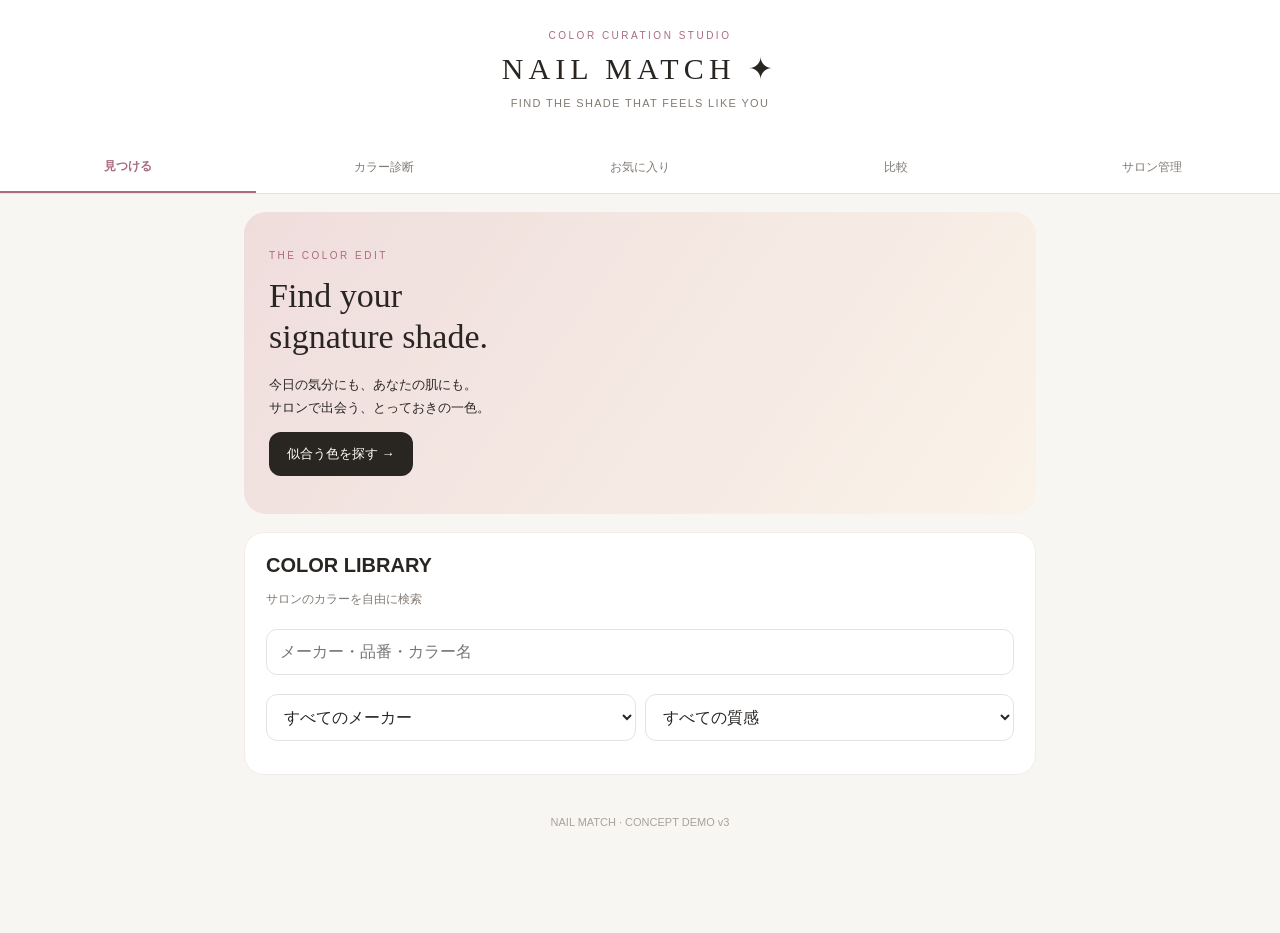
==== v3.html @ 610ddc35 "Add sample color data and storage functions" ====
<!DOCTYPE html>
<html lang="ja">
<head>
<meta charset="UTF-8">
<meta name="viewport" content="width=device-width, initial-scale=1">
<title>NAIL MATCH v3</title>
<style>
:root {
  --bg: #f8f6f3;
  --white: #ffffff;
  --ink: #292622;
  --muted: #827b75;
  --rose: #a96d7e;
  --soft: #f3e9eb;
  --line: #e8e2de;
}
* { box-sizing: border-box; }
body {
  margin: 0;
  background: var(--bg);
  color: var(--ink);
  font-family: -apple-system, BlinkMacSystemFont,
    "Hiragino Kaku Gothic ProN", sans-serif;
}
button, input, select, textarea {
  font: inherit;
}
button { cursor: pointer; }
header {
  background: white;
  text-align: center;
  padding: 30px 12px 22px;
}
.eyebrow {
  color: var(--rose);
  font-size: 10px;
  letter-spacing: .25em;
}
h1 {
  font: 500 30px Georgia, serif;
  letter-spacing: .17em;
  margin: 10px 0;
}
header p {
  color: var(--muted);
  font-size: 11px;
  letter-spacing: .12em;
}
nav {
  position: sticky;
  top: 0;
  z-index: 5;
  display: flex;
  overflow-x: auto;
  background: white;
  border-bottom: 1px solid var(--line);
}
nav button {
  flex: 1;
  min-width: 72px;
  border: 0;
  background: white;
  color: var(--muted);
  padding: 16px 4px;
  font-size: 12px;
  white-space: nowrap;
}
nav button.active {
  color: var(--rose);
  font-weight: bold;
  border-bottom: 2px solid var(--rose);
}
main {
  max-width: 820px;
  margin: auto;
  padding: 18px 14px 80px;
}
.page { display: none; }
.page.active { display: block; }
.hero {
  background: linear-gradient(125deg,#efdddc,#faf3e9);
  border-radius: 22px;
  padding: 38px 25px;
  margin-bottom: 18px;
}
.hero h2 {
  font: 500 34px Georgia, serif;
  line-height: 1.2;
  margin: 15px 0;
}
.hero p { font-size: 13px; line-height: 1.8; }
.panel {
  background: white;
  border-radius: 20px;
  padding: 21px;
  margin-bottom: 16px;
  border: 1px solid #f1edeb;
}
.panel h2 { margin: 0 0 12px; font-size: 20px; }
.sub {
  color: var(--muted);
  font-size: 12px;
  line-height: 1.7;
}
.field {
  width: 100%;
  border: 1px solid var(--line);
  border-radius: 11px;
  background: white;
  padding: 13px;
  margin: 7px 0 12px;
  color: var(--ink);
}
.filters {
  display: grid;
  grid-template-columns: 1fr 1fr;
  gap: 9px;
}
.btn {
  background: var(--ink);
  color: white;
  border: 0;
  border-radius: 12px;
  padding: 13px 18px;
  font-size: 13px;
}
.btn.light {
  background: var(--soft);
  color: #825665;
}
.btn.outline {
  background: white;
  border: 1px solid var(--line);
  color: var(--ink);
}
.grid {
  display: grid;
  grid-template-columns: repeat(2,minmax(0,1fr));
  gap: 12px;
}
.tile {
  background: white;
  padding: 11px;
  border-radius: 18px;
  border: 1px solid #f0eae7;
}
.visual {
  height: 160px;
  border-radius: 12px;
  overflow: hidden;
  background: #f4ecee;
}
.visual img {
  width: 100%;
  height: 100%;
  object-fit: cover;
}
.tile h3 { font-size: 14px; margin: 12px 0 5px; }
.meta { color: var(--muted); font-size: 11px; }
.pill {
  display: inline-block;
  background: var(--soft);
  color: #945f70;
  padding: 5px 9px;
  border-radius: 20px;
  font-size: 10px;
  margin: 9px 0;
}
.actions { display: flex; gap: 6px; }
.actions button {
  flex: 1;
  background: white;
  border: 1px solid var(--line);
  border-radius: 9px;
  padding: 10px 4px;
  font-size: 11px;
}
.actions button.saved {
  background: var(--soft);
  color: var(--rose);
}
.row {
  display: flex;
  align-items: center;
  gap: 9px;
  padding: 12px 0;
  border-bottom: 1px solid var(--line);
}
.row label { flex: 1; font-size: 12px; }
.row input[type="checkbox"] {
  width: 20px;
  height: 20px;
  accent-color: var(--rose);
}
.row button {
  border: 1px solid var(--line);
  background: white;
  border-radius: 8px;
  padding: 8px;
  font-size: 11px;
}
.bar {
  display: flex;
  gap: 8px;
  flex-wrap: wrap;
  margin-top: 12px;
}
.result {
  background: #f6f0ee;
  border-radius: 13px;
  padding: 14px;
  font-size: 12px;
  line-height: 1.8;
  margin: 12px 0;
}
.empty {
  grid-column: 1 / -1;
  text-align: center;
  padding: 30px;
  color: var(--muted);
}
.compareGrid {
  display: grid;
  grid-template-columns: 1fr 1fr;
  gap: 10px;
}
dialog {
  width: min(94vw,500px);
  max-height: 85vh;
  overflow: auto;
  border: 0;
  border-radius: 20px;
  padding: 0;
}
dialog::backdrop { background: #21181a99; }
.modal { padding: 22px; }
.modal .visual { height: 230px; }
.hidden { display: none !important; }
.small { font-size: 11px; color: var(--muted); }
footer {
  text-align: center;
  color: #aaa19b;
  font-size: 11px;
  margin: 25px;
}
@media(min-width:650px) {
  .grid { grid-template-columns: repeat(3,1fr); }
  .visual { height: 190px; }
}
</style>
</head>
<body>

<header>
  <div class="eyebrow">COLOR CURATION STUDIO</div>
  <h1>NAIL MATCH ✦</h1>
  <p>FIND THE SHADE THAT FEELS LIKE YOU</p>
</header>

<nav id="nav">
  <button class="active" data-page="discover">見つける</button>
  <button data-page="diagnose">カラー診断</button>
  <button data-page="favorites">お気に入り</button>
  <button data-page="compare">比較</button>
  <button data-page="admin">サロン管理</button>
</nav>

<main>

<section id="discover" class="page active">
  <div class="hero">
    <div class="eyebrow">THE COLOR EDIT</div>
    <h2>Find your<br>signature shade.</h2>
    <p>今日の気分にも、あなたの肌にも。<br>
    サロンで出会う、とっておきの一色。</p>
    <button class="btn" data-go="diagnose">
      似合う色を探す →
    </button>
  </div>

  <div class="panel">
    <h2>COLOR LIBRARY</h2>
    <p class="sub">サロンのカラーを自由に検索</p>
    <input class="field" id="search"
      placeholder="メーカー・品番・カラー名">

    <div class="filters">
      <select class="field" id="brand">
        <option value="">すべてのメーカー</option>
      </select>
      <select class="field" id="finish">
        <option value="">すべての質感</option>
        <option>ワンカラー</option>
        <option>シアー</option>
        <option>マグネット</option>
        <option>フラッシュ</option>
        <option>ラメ</option>
      </select>
    </div>
  </div>

  <p class="sub" id="count"></p>
  <div class="grid" id="catalog"></div>
</section>

<section id="diagnose" class="page">
  <div class="panel">
    <div class="eyebrow">PERSONAL COLOR EDIT</div>
    <h2 style="margin-top:12px">Your shade, your mood.</h2>
    <p class="sub">3つの質問からおすすめカラーを提案。</p>

    <label class="small">肌の印象</label>
    <select class="field" id="tone">
      <option value="any">わからない</option>
      <option value="warm">黄み寄り</option>
      <option value="cool">青み寄り</option>
      <option value="neutral">ニュートラル</option>
    </select>

    <label class="small">今日の気分</label>
    <select class="field" id="mood">
      <option value="natural">ナチュラル・かわいい</option>
      <option value="elegant">上品・きれいめ</option>
      <option value="sparkle">華やか・キラキラ</option>
      <option value="mode">モード・大人っぽい</option>
    </select>

    <label class="small">利用シーン</label>
    <select class="field" id="scene">
      <option value="daily">普段使い</option>
      <option value="office">オフィス</option>
      <option value="event">お出かけ・イベント</option>
    </select>

    <button class="btn" id="diagnoseBtn">
      おすすめカラーを表示 ✦
    </button>
    <div class="result hidden" id="diagnoseInfo"></div>
  </div>
  <div class="grid" id="recommendations"></div>
</section>

<section id="favorites" class="page">
  <div class="panel">
    <h2>MY FAVORITES ♡</h2>
    <p class="sub">気になるカラーを保存して比較しよう。</p>
  </div>
  <div class="grid" id="favGrid"></div>
</section>

<section id="compare" class="page">
  <div class="panel">
    <h2>SHADE COMPARISON</h2>
    <p class="sub">気になる2色を並べて比較。</p>
    <button class="btn outline" id="clearCompare">
      比較をクリア
    </button>
  </div>
  <div class="compareGrid" id="compareGrid"></div>
</section>

<section id="admin" class="page">
  <div class="panel">
    <h2>SALON COLOR MANAGER</h2>
    <p class="sub">取り扱いカラーを管理できます。</p>
    <div id="stockList"></div>
  </div>

  <div class="panel">
    <h2 id="formTitle">ジェルを新規登録</h2>

    <input type="hidden" id="editId">
    <input class="field" id="newBrand"
      placeholder="メーカー名">
    <input class="field" id="newCode"
      placeholder="品番">
    <input class="field" id="newName"
      placeholder="カラー名">

    <select class="field" id="newFinish">
      <option>ワンカラー</option>
      <option>シアー</option>
      <option>マグネット</option>
      <option>フラッシュ</option>
      <option>ラメ</option>
    </select>

    <label class="small">色見本</label>
    <input class="field" type="color"
      id="newHex" value="#d3a5b2"
      style="height:55px">

    <label class="small">肌トーンの参考タグ</label>
    <select class="field" id="newTone">
      <option value="neutral">ニュートラル</option>
      <option value="warm">黄み寄り</option>
      <option value="cool">青み寄り</option>
    </select>

    <label class="small">おすすめムード</label>
    <select class="field" id="newMood">
      <option value="natural">ナチュラル</option>
      <option value="elegant">上品</option>
      <option value="sparkle">華やか</option>
      <option value="mode">モード</option>
    </select>

    <label class="small">施術写真（任意）</label>
    <input class="field" type="file"
      accept="image/*" id="newPhoto">

    <div class="bar">
      <button class="btn" id="saveGel">
        カラーを保存
      </button>
      <button class="btn outline" id="cancelEdit">
        入力をクリア
      </button>
    </div>
    <p class="small">
      ※写真・カラーはこのブラウザ内に保存されます。
    </p>
  </div>

  <div class="panel">
    <h2>BACKUP & RESTORE</h2>
    <p class="sub">カラー情報のバックアップと復元</p>
    <div class="bar">
      <button class="btn light" id="exportBtn">
        データを書き出す
      </button>
      <label class="btn outline" for="importFile">
        データを読み込む
      </label>
      <input class="hidden" type="file"
        accept=".json,application/json" id="importFile">
      <button class="btn outline" id="resetBtn">
        初期化
      </button>
    </div>
  </div>
</section>

<footer>NAIL MATCH · CONCEPT DEMO v3</footer>
</main>

<dialog id="detail">
  <div class="modal">
    <div id="detailBody"></div>
    <div class="bar">
      <button class="btn outline" id="closeDetail">
        閉じる
      </button>
    </div>
  </div>
</dialog>

<script>

// =====================================
// NAIL MATCH v3
// PART 2 / COLOR DISCOVERY
// =====================================

// サンプルカラーデータ
const sampleColors = [
  {
    id: "ricca-r01",
    brand: "Ricca",
    code: "R01",
    name: "ローズベージュ",
    finish: "ワンカラー",
    hex: "#ba9597",
    tone: "warm",
    mood: "elegant",
    photo: "",
    available: true
  },
  {
    id: "ricca-r02",
    brand: "Ricca",
    code: "R02",
    name: "ミルクピンク",
    finish: "ワンカラー",
    hex: "#e2c1ca",
    tone: "cool",
    mood: "natural",
    photo: "",
    available: true
  },
  {
    id: "pregel-p01",
    brand: "PREGEL",
    code: "P01",
    name: "モーヴグレージュ",
    finish: "ワンカラー",
    hex: "#a996a5",
    tone: "cool",
    mood: "mode",
    photo: "",
    available: true
  },
  {
    id: "pregel-p02",
    brand: "PREGEL",
    code: "P02",
    name: "シアーラベンダー",
    finish: "シアー",
    hex: "#c8bad8",
    tone: "cool",
    mood: "natural",
    photo: "",
    available: true
  },
  {
    id: "mybee-m01",
    brand: "my&bee",
    code: "M01",
    name: "シャンパンマグ",
    finish: "マグネット",
    hex: "#c5ae96",
    tone: "warm",
    mood: "sparkle",
    photo: "",
    available: true
  },
  {
    id: "mybee-m02",
    brand: "my&bee",
    code: "M02",
    name: "ピンクマグ",
    finish: "マグネット",
    hex: "#bf9aab",
    tone: "cool",
    mood: "sparkle",
    photo: "",
    available: true
  },
  {
    id: "emena-e01",
    brand: "emena",
    code: "E01",
    name: "フラッシュローズ",
    finish: "フラッシュ",
    hex: "#ac7186",
    tone: "cool",
    mood: "sparkle",
    photo: "",
    available: true
  },
  {
    id: "emena-e02",
    brand: "emena",
    code: "E02",
    name: "ボルドーマグ",
    finish: "マグネット",
    hex: "#704456",
    tone: "cool",
    mood: "mode",
    photo: "",
    available: true
  },
  {
    id: "ricca-r03",
    brand: "Ricca",
    code: "R03",
    name: "シアーホワイト",
    finish: "シアー",
    hex: "#f4f1f1",
    tone: "neutral",
    mood: "natural",
    photo: "",
    available: true
  },
  {
    id: "demo-n01",
    brand: "NAIL MATCH",
    code: "N01",
    name: "ピーチヌード",
    finish: "シアー",
    hex: "#dfb5a6",
    tone: "warm",
    mood: "natural",
    photo: "",
    available: true
  },
  {
    id: "demo-n02",
    brand: "NAIL MATCH",
    code: "N02",
    name: "ダスティローズ",
    finish: "ワンカラー",
    hex: "#a87e89",
    tone: "neutral",
    mood: "elegant",
    photo: "",
    available: true
  },
  {
    id: "demo-n03",
    brand: "NAIL MATCH",
    code: "N03",
    name: "ミルキーグリッター",
    finish: "ラメ",
    hex: "#ddd0c8",
    tone: "neutral",
    mood: "sparkle",
    photo: "",
    available: true
  }
];

// =====================================
// STORAGE
// =====================================

const STORAGE_KEY = "nailmatch_v3_colors";
const FAVORITES_KEY = "nailmatch_v3_favorites";

function readStorage(key, fallback) {
  try {
    const raw = localStorage.getItem(key);
    return raw ? JSON.parse(raw) : fallback;
  } catch (error) {
    console.warn("Storage error:", error);
    return fallback;
  }
}

let colors = readStorage(
  STORAGE_KEY,
  sampleColors.map(c => ({ ...c }))
);

if (!Array.isArray(colors)) {
  colors = sampleColors.map(c => ({ ...c }));
}

let favorites = readStorage(FAVORITES_KEY, []);

if (!Array.isArray(favorites)) {
  favorites = [];
}

let comparison = [];
let diagnosisResults = null;

function saveColors() {
  try {
    localStorage.setItem(
      STORAGE_KEY,
      JSON.stringify(colors)
    );
    return true;
  } catch (error) {
    alert("保存できませんでした。写真容量などを確認してください。");
    return false;
  }
}

function saveFavorites() {
  try {
    localStorage.setItem(
      FAVORITES_KEY,
      JSON.stringify(favorites)
    );
  } catch (error) {
    console.warn(error);
  }
}

function availableColors() {
  return colors.filter(c => c.available !== false);
}

function byId(id) {
  return colors.find(c => c.id === id);
}

// =====================================
// SECURITY / HELPERS
// =====================================

function escapeHTML(value) {
  return String(value ?? "")
    .replace(/&/g, "&amp;")
    .replace(/</g, "&lt;")
    .replace(/>/g, "&gt;")
    .replace(/"/g, "&quot;")
    .replace(/'/g, "&#39;");
}

function safeHex(value) {
  return /^#[0-9a-fA-F]{6}$/.test(value || "")
    ? value
    : "#e6d9dd";
}

function visualHTML(c) {
  if (
    typeof c.photo === "string" &&
    /^data:image\/(png|jpeg|webp|gif);base64,/i.test(c.photo)
  ) {
    return `<div class="visual">
      <img src="${c.photo}" alt="${escapeHTML(c.name)}">
    </div>`;
  }

  return `<div class="visual"
    style="background:${safeHex(c.hex)}">
  </div>`;
}

function toneLabel(tone) {
  return {
    warm: "黄み寄り",
    cool: "青み寄り",
    neutral: "ニュートラル"
  }[tone] || "未設定";
}

function moodLabel(mood) {
  return {
    natural: "ナチュラル",
    elegant: "上品",
    sparkle: "華やか",
    mode: "モード"
  }[mood] || "未設定";
}

// =====================================
// NAVIGATION
// =====================================

function showPage(pageId) {
  document.querySelectorAll(".page").forEach(page => {
    page.classList.toggle(
      "active",
      page.id === pageId
    );
  });

  document.querySelectorAll("#nav button").forEach(btn => {
    btn.classList.toggle(
      "active",
      btn.dataset.page === pageId
    );
  });

  if (pageId === "discover") renderCatalog();
  if (pageId === "favorites") renderFavorites();
  if (pageId === "compare") renderComparison();
  if (pageId === "admin" &&
      typeof renderStockList === "function") {
    renderStockList();
  }

  window.scrollTo(0, 0);
}

document.querySelectorAll("#nav button").forEach(btn => {
  btn.addEventListener("click", () => {
    showPage(btn.dataset.page);
  });
});

document.querySelectorAll("[data-go]").forEach(btn => {
  btn.addEventListener("click", () => {
    showPage(btn.dataset.go);
  });
});

// =====================================
// COLOR CARD
// =====================================

function colorCard(c) {
  const saved = favorites.includes(c.id);
  const compared = comparison.includes(c.id);

  return `
    <article class="tile">
      ${visualHTML(c)}

      <h3>${escapeHTML(c.name)}</h3>

      <div class="meta">
        ${escapeHTML(c.brand)} /
        ${escapeHTML(c.code)}
      </div>

      <span class="pill">
        ${escapeHTML(c.finish)}
      </span>

      <div class="actions">
        <button data-action="detail"
          data-id="${escapeHTML(c.id)}">
          詳細
        </button>

        <button
          class="${saved ? "saved" : ""}"
          data-action="favorite"
          data-id="${escapeHTML(c.id)}">
          ${saved ? "♥ 保存済" : "♡ 保存"}
        </button>
      </div>

      <div class="actions" style="margin-top:6px">
        <button data-action="compare"
          data-id="${escapeHTML(c.id)}">
          ${compared ? "✓ 比較中" : "＋ 比較"}
        </button>
      </div>
    </article>
  `;
}

// =====================================
// COLOR SEARCH / FILTER
// =====================================

function renderBrandOptions() {
  const select = document.getElementById("brand");
  const previous = select.value;

  const brands = [
    ...new Set(availableColors().map(c => c.brand))
  ].sort();

  select.innerHTML =
    '<option value="">すべてのメーカー</option>';

  brands.forEach(brand => {
    const option = document.createElement("option");
    option.value = brand;
    option.textContent = brand;
    select.appendChild(option);
  });

  if (brands.includes(previous)) {
    select.value = previous;
  }
}

function renderCatalog() {
  renderBrandOptions();

  const query = document.getElementById("search")
    .value.trim().toLowerCase();

  const brand = document.getElementById("brand").value;
  const finish = document.getElementById("finish").value;

  const results = availableColors().filter(c => {
    const text = [
      c.brand,
      c.code,
      c.name
    ].join(" ").toLowerCase();

    return (
      text.includes(query) &&
      (!brand || c.brand === brand) &&
      (!finish || c.finish === finish)
    );
  });

  document.getElementById("count").textContent =
    `${results.length} COLORS AVAILABLE`;

  document.getElementById("catalog").innerHTML =
    results.length
      ? results.map(colorCard).join("")
      : '<div class="empty">該当するカラーがありません。</div>';
}

document.getElementById("search")
  .addEventListener("input", renderCatalog);

document.getElementById("brand")
  .addEventListener("change", renderCatalog);

document.getElementById("finish")
  .addEventListener("change", renderCatalog);

// =====================================
// FAVORITES
// =====================================

function toggleFavorite(id) {
  if (favorites.includes(id)) {
    favorites = favorites.filter(x => x !== id);
  } else {
    favorites.push(id);
  }

  saveFavorites();
  refreshViews();
}

function renderFavorites() {
  const list = availableColors()
    .filter(c => favorites.includes(c.id));

  document.getElementById("favGrid").innerHTML =
    list.length
      ? list.map(colorCard).join("")
      : '<div class="empty">まだ保存したカラーはありません ♡</div>';
}

// =====================================
// COMPARISON
// =====================================

function toggleCompare(id) {
  if (comparison.includes(id)) {
    comparison = comparison.filter(x => x !== id);
  } else {
    if (comparison.length >= 2) {
      alert("比較できるのは2色までです。");
      return;
    }
    comparison.push(id);
  }

  refreshViews();
}

function renderComparison() {
  const list = comparison
    .map(byId)
    .filter(c => c && c.available !== false);

  document.getElementById("compareGrid").innerHTML =
    list.length
      ? list.map(c => `
        <div class="tile">
          ${visualHTML(c)}
          <h3>${escapeHTML(c.name)}</h3>
          <div class="meta">
            ${escapeHTML(c.brand)} /
            ${escapeHTML(c.code)}
          </div>
          <p class="small">
            ${escapeHTML(c.finish)}
          </p>
          <p class="small">
            肌トーン：${toneLabel(c.tone)}
          </p>
          <p class="small">
            ムード：${moodLabel(c.mood)}
          </p>
          <button class="btn outline"
            data-action="compare"
            data-id="${escapeHTML(c.id)}">
            比較から外す
          </button>
        </div>
      `).join("")
      : '<div class="empty">比較したいカラーを2色選んでね。</div>';
}

document.getElementById("clearCompare")
  .addEventListener("click", () => {
    comparison = [];
    refreshViews();
  });

// =====================================
// PERSONAL COLOR / MOOD DIAGNOSIS
// =====================================

function scoreColor(c, tone, mood, scene) {
  let score = 0;

  // 肌トーンの参考タグ
  if (tone !== "any") {
    if (c.tone === tone) score += 3;
    if (c.tone === "neutral") score += 1;
  }

  // 好みのムード
  if (c.mood === mood) score += 5;

  // シーン別の参考ルール
  if (scene === "office") {
    if (["ワンカラー", "シアー"].includes(c.finish)) {
      score += 3;
    }
    if (["natural", "elegant"].includes(c.mood)) {
      score += 2;
    }
  }

  if (scene === "event") {
    if (["マグネット", "フラッシュ", "ラメ"]
      .includes(c.finish)) {
      score += 3;
    }
  }

  if (scene === "daily") {
    if (["ワンカラー", "シアー"]
      .includes(c.finish)) {
      score += 2;
    }
  }

  return score;
}

function diagnose() {
  const tone = document.getElementById("tone").value;
  const mood = document.getElementById("mood").value;
  const scene = document.getElementById("scene").value;

  const ranked = availableColors()
    .map(c => ({
      color: c,
      score: scoreColor(c, tone, mood, scene)
    }))
    .sort((a, b) => b.score - a.score);

  diagnosisResults = ranked.slice(0, 6)
    .map(item => item.color.id);

  const info = document.getElementById("diagnoseInfo");

  info.classList.remove("hidden");
  info.innerHTML = `
    <strong>YOUR COLOR MATCH ✦</strong><br>
    ${escapeHTML(moodLabel(mood))}な雰囲気に合わせて、
    おすすめカラーを選びました。<br>
    <span class="small">
      ※肌トーンとムードの参考タグによる提案です。
      パーソナルカラーの医学的・専門的判定ではありません。
    </span>
  `;

  renderRecommendations();
}

function renderRecommendations() {
  if (!diagnosisResults) return;

  const list = diagnosisResults
    .map(byId)
    .filter(c => c && c.available !== false);

  document.getElementById("recommendations").innerHTML =
    list.length
      ? list.map(colorCard).join("")
      : '<div class="empty">おすすめカラーがありません。</div>';
}

document.getElementById("diagnoseBtn")
  .addEventListener("click", diagnose);

// =====================================
// COLOR DETAILS
// =====================================

function showDetail(id) {
  const c = byId(id);
  if (!c) return;

  document.getElementById("detailBody").innerHTML = `
    ${visualHTML(c)}
    <div class="eyebrow" style="margin-top:20px">
      COLOR DETAILS
    </div>
    <h2>${escapeHTML(c.name)}</h2>
    <p class="meta">
      ${escapeHTML(c.brand)} /
      ${escapeHTML(c.code)}
    </p>
    <p><span class="pill">${escapeHTML(c.finish)}</span></p>

    <div class="result">
      <strong>COLOR PROFILE</strong><br>
      肌トーン参考：${toneLabel(c.tone)}<br>
      おすすめムード：${moodLabel(c.mood)}<br>
      カラーコード：${safeHex(c.hex)}
    </div>

    <p class="small">
      ※画面上の色と実際のジェルの発色は異なる場合があります。
    </p>

    <div class="bar">
      <button class="btn light"
        data-action="favorite"
        data-id="${escapeHTML(c.id)}">
        ${favorites.includes(c.id)
          ? "♥ 保存済み"
          : "♡ お気に入り"}
      </button>
      <button class="btn outline"
        data-action="compare"
        data-id="${escapeHTML(c.id)}">
        比較する
      </button>
    </div>
  `;

  document.getElementById("detail").showModal();
}

document.getElementById("closeDetail")
  .addEventListener("click", () => {
    document.getElementById("detail").close();
  });

// =====================================
// BUTTON EVENT HANDLING
// =====================================

document.addEventListener("click", event => {
  const button = event.target.closest("[data-action]");
  if (!button) return;

  const action = button.dataset.action;
  const id = button.dataset.id;

  if (action === "detail") {
    showDetail(id);
  }

  if (action === "favorite") {
    toggleFavorite(id);

    if (document.getElementById("detail").open) {
      showDetailContent(id);
    }
  }

  if (action === "compare") {
    toggleCompare(id);

    if (document.getElementById("detail").open) {
      showDetailContent(id);
    }
  }
});

// 詳細画面の表示内容を更新
function showDetailContent(id) {
  document.getElementById("detail").close();
  showDetail(id);
}

// =====================================
// REFRESH
// =====================================

function refreshViews() {
  renderCatalog();
  renderFavorites();
  renderComparison();
  renderRecommendations();
}

// 初期表示
renderCatalog();

// =====================================
// END OF PART 2
// PART 3 CONTINUES BELOW
// =====================================
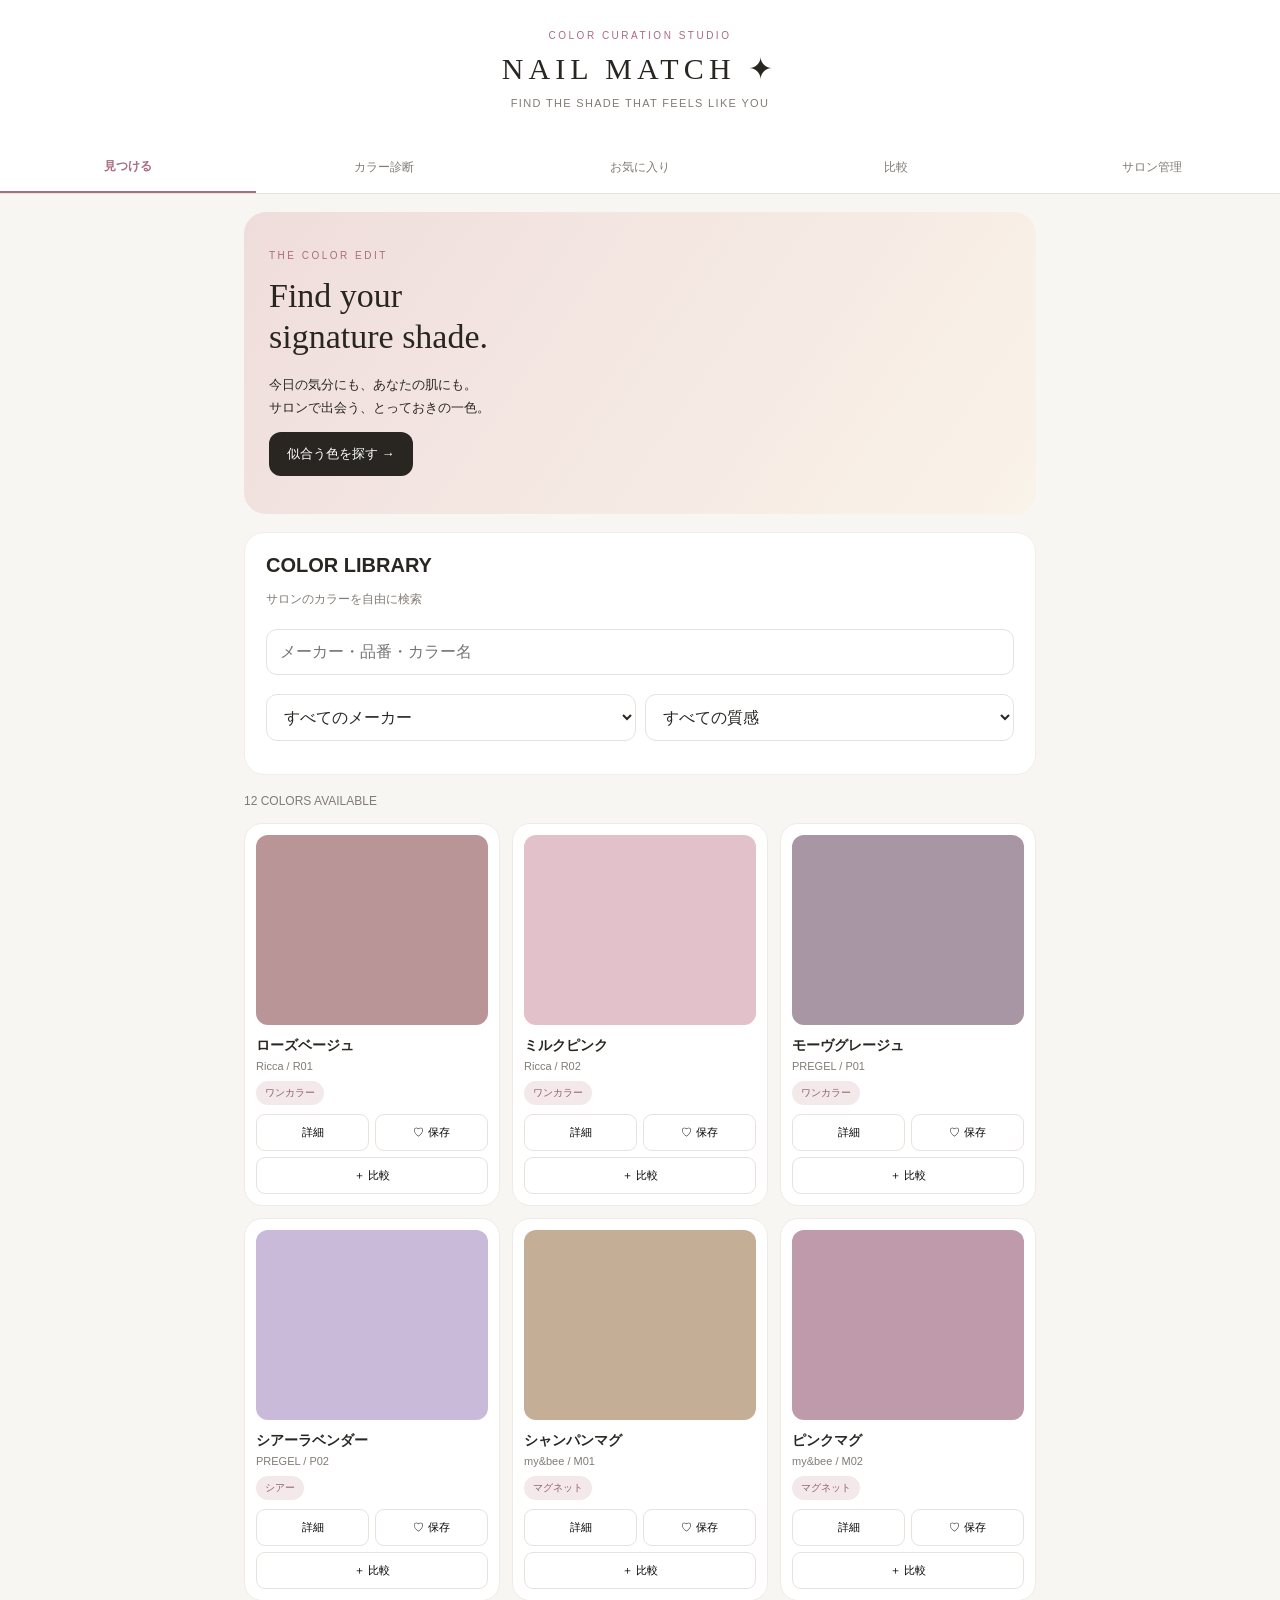
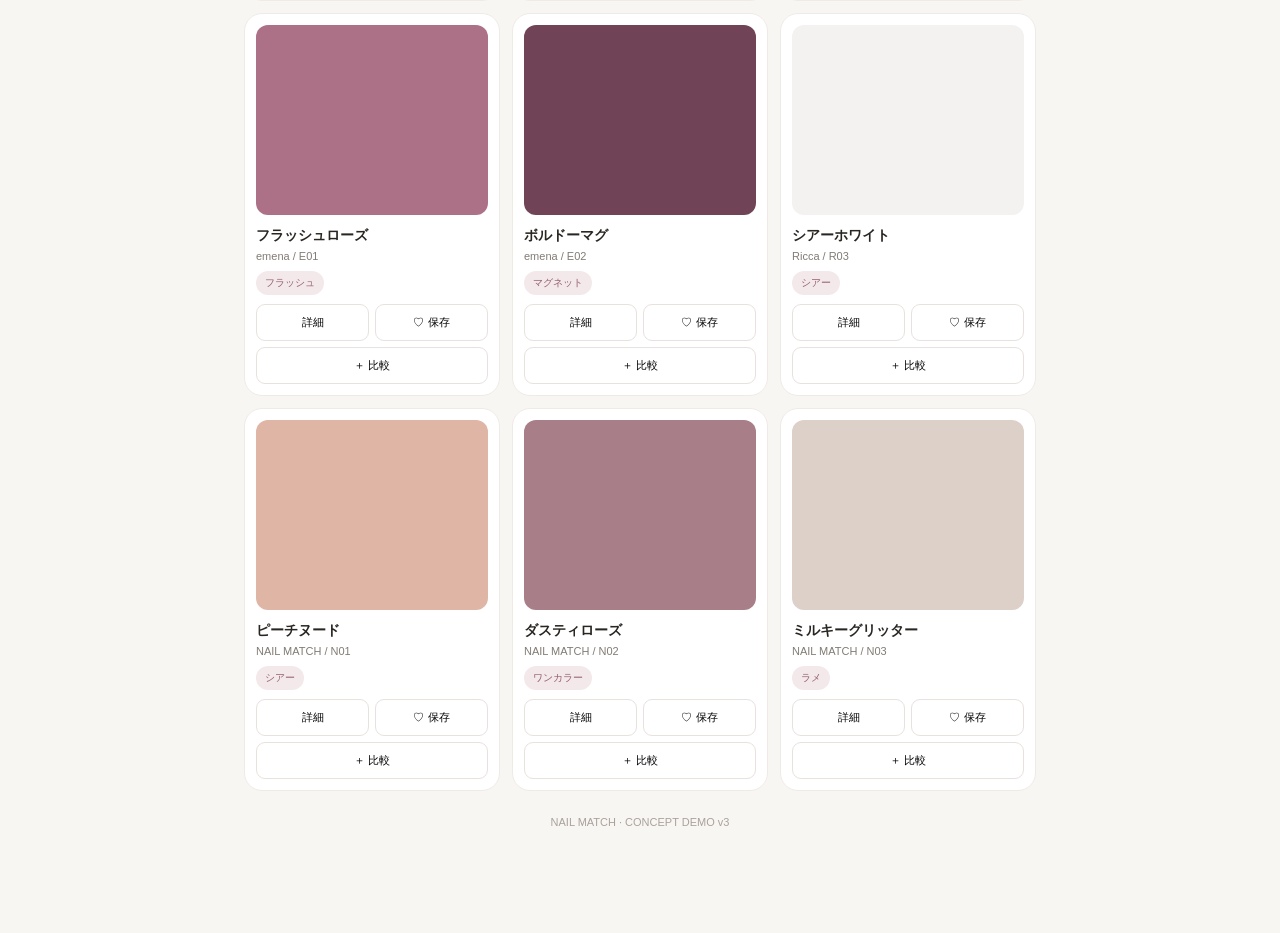
==== commit aac5919b: "Add admin panel for salon color management" ====
--- a/v3.html
+++ b/v3.html
@@ -1171,4 +1171,880 @@
 // PART 3 CONTINUES BELOW
 // =====================================
 
+// =====================================
+// NAIL MATCH v3
+// PART 3 / SALON MANAGEMENT
+// =====================================
+
+const ADMIN_KEY = "nailmatch_v3_admin_settings";
+let editingColorId = null;
+let pendingPhoto = "";
+
+// -------------------------------------
+// 管理画面のHTMLを作成
+// -------------------------------------
+
+function setupAdminPanel() {
+  const admin = document.getElementById("admin");
+
+  if (!admin) {
+    console.error("Admin section not found");
+    return;
+  }
+
+  admin.innerHTML = `
+    <div class="panel">
+      <div class="eyebrow">SALON STUDIO ✦</div>
+      <h2>Salon Color Management</h2>
+      <p class="small">
+        サロンの取り扱いカラーを自由に管理できます。
+      </p>
+
+      <div class="result">
+        <strong id="stockCount">0 COLORS</strong>
+        <p class="small">
+          チェックを切り替えると、お客様向けの
+          カラー一覧・診断結果にも反映されます。
+        </p>
+      </div>
+
+      <div id="stockList"></div>
+    </div>
+
+    <div class="panel">
+      <div class="eyebrow">COLOR LIBRARY</div>
+      <h2 id="formTitle">Add New Gel ♡</h2>
+      <p class="small">
+        新しいジェルカラーを登録できます。
+      </p>
+
+      <form id="gelForm">
+        <label class="small">メーカー名</label>
+        <input id="gelBrand"
+          placeholder="例：my&bee" required>
+
+        <label class="small">品番</label>
+        <input id="gelCode"
+          placeholder="例：M03" required>
+
+        <label class="small">カラー名</label>
+        <input id="gelName"
+          placeholder="例：シアーピンク" required>
+
+        <label class="small">ジェルの種類</label>
+        <select id="gelFinish">
+          <option>ワンカラー</option>
+          <option>シアー</option>
+          <option>マグネット</option>
+          <option>フラッシュ</option>
+          <option>ラメ</option>
+        </select>
+
+        <label class="small">参考カラー</label>
+        <input id="gelHex"
+          type="color" value="#d6a9b6"
+          style="height:55px;padding:5px">
+
+        <label class="small">カラーの傾向</label>
+        <select id="gelTone">
+          <option value="neutral">
+            ニュートラル
+          </option>
+          <option value="warm">
+            黄み寄り
+          </option>
+          <option value="cool">
+            青み寄り
+          </option>
+        </select>
+
+        <label class="small">おすすめムード</label>
+        <select id="gelMood">
+          <option value="natural">ナチュラル</option>
+          <option value="elegant">上品</option>
+          <option value="sparkle">華やか</option>
+          <option value="mode">モード</option>
+        </select>
+
+        <label class="small">
+          施術写真・カラーチャート写真
+        </label>
+
+        <input id="gelPhoto"
+          type="file"
+          accept="image/jpeg,image/png,image/webp">
+
+        <p class="small">
+          写真は端末内に保存されます。
+          容量節約のため自動縮小します。
+        </p>
+
+        <div id="photoPreview"
+          style="margin:12px 0"></div>
+
+        <button type="button"
+          id="removePhoto"
+          class="btn outline">
+          写真を削除
+        </button>
+
+        <div style="height:15px"></div>
+
+        <button type="submit"
+          class="btn primary"
+          id="saveGelBtn">
+          ジェルを登録する ✦
+        </button>
+
+        <button type="button"
+          id="cancelEdit"
+          class="btn outline hidden">
+          編集をキャンセル
+        </button>
+      </form>
+    </div>
+
+    <div class="panel">
+      <div class="eyebrow">DATA CONTROL</div>
+      <h2>My Salon Data</h2>
+      <p class="small">
+        登録したカラー情報をバックアップできます。
+      </p>
+
+      <div class="bar">
+        <button id="exportData"
+          class="btn light">
+          データを書き出す
+        </button>
+
+        <button id="importData"
+          class="btn outline">
+          データを復元する
+        </button>
+      </div>
+
+      <input id="importFile"
+        type="file"
+        accept=".json,application/json"
+        class="hidden">
+
+      <div style="height:20px"></div>
+
+      <button id="resetData"
+        class="btn outline">
+        サンプルデータに戻す
+      </button>
+
+      <p class="small">
+        ※このデモのデータはブラウザ内に保存されます。
+        別の端末とは自動同期されません。
+      </p>
+    </div>
+  `;
+
+  bindAdminEvents();
+  renderStockList();
+}
+
+// -------------------------------------
+// 在庫・取り扱い一覧
+// -------------------------------------
+
+function renderStockList() {
+  const list = document.getElementById("stockList");
+  const count = document.getElementById("stockCount");
+
+  if (!list || !count) return;
+
+  const activeCount = availableColors().length;
+
+  count.textContent =
+    `${activeCount} / ${colors.length} COLORS AVAILABLE`;
+
+  list.innerHTML = colors.map(c => `
+    <div class="stock-row"
+      style="
+        display:flex;
+        align-items:center;
+        gap:10px;
+        padding:13px 0;
+        border-bottom:1px solid #eee;
+      ">
+
+      <input type="checkbox"
+        data-stock="${escapeHTML(c.id)}"
+        ${c.available !== false ? "checked" : ""}
+        style="width:22px;height:22px;flex-shrink:0">
+
+      <div style="
+        width:35px;
+        height:35px;
+        border-radius:10px;
+        background:${safeHex(c.hex)};
+        flex-shrink:0;
+      "></div>
+
+      <div style="flex:1;min-width:0">
+        <strong style="font-size:13px">
+          ${escapeHTML(c.name)}
+        </strong>
+        <div class="small">
+          ${escapeHTML(c.brand)} /
+          ${escapeHTML(c.code)}
+        </div>
+      </div>
+
+      <button class="btn outline"
+        data-admin-action="edit"
+        data-id="${escapeHTML(c.id)}"
+        style="padding:8px;font-size:12px">
+        編集
+      </button>
+
+      <button class="btn outline"
+        data-admin-action="delete"
+        data-id="${escapeHTML(c.id)}"
+        style="padding:8px;font-size:12px">
+        削除
+      </button>
+    </div>
+  `).join("");
+}
+
+// -------------------------------------
+// 写真の縮小・圧縮
+// -------------------------------------
+
+function compressImage(file) {
+  return new Promise((resolve, reject) => {
+    if (!file.type.startsWith("image/")) {
+      reject(new Error("画像ファイルを選択してください"));
+      return;
+    }
+
+    if (file.size > 15 * 1024 * 1024) {
+      reject(new Error("15MB以下の画像を選択してください"));
+      return;
+    }
+
+    const reader = new FileReader();
+
+    reader.onerror = () => reject(
+      new Error("画像を読み込めませんでした")
+    );
+
+    reader.onload = () => {
+      const img = new Image();
+
+      img.onerror = () => reject(
+        new Error("画像形式を確認してください")
+      );
+
+      img.onload = () => {
+        const maxSize = 750;
+        const scale = Math.min(
+          1,
+          maxSize / Math.max(img.width, img.height)
+        );
+
+        const canvas = document.createElement("canvas");
+
+        canvas.width = Math.max(
+          1,
+          Math.round(img.width * scale)
+        );
+
+        canvas.height = Math.max(
+          1,
+          Math.round(img.height * scale)
+        );
+
+        const ctx = canvas.getContext("2d");
+
+        if (!ctx) {
+          reject(new Error("画像を処理できません"));
+          return;
+        }
+
+        ctx.drawImage(
+          img, 0, 0,
+          canvas.width, canvas.height
+        );
+
+        resolve(
+          canvas.toDataURL("image/jpeg", 0.68)
+        );
+      };
+
+      img.src = reader.result;
+    };
+
+    reader.readAsDataURL(file);
+  });
+}
+
+function renderPhotoPreview() {
+  const preview = document.getElementById("photoPreview");
+
+  if (!preview) return;
+
+  if (pendingPhoto) {
+    preview.innerHTML = `
+      <img src="${pendingPhoto}"
+        alt="登録写真"
+        style="
+          width:100%;
+          max-height:220px;
+          object-fit:cover;
+          border-radius:16px;
+        ">
+    `;
+  } else {
+    preview.innerHTML = `
+      <div class="empty">
+        写真はまだ登録されていません
+      </div>
+    `;
+  }
+}
+
+// -------------------------------------
+// フォーム入力
+// -------------------------------------
+
+function getGelFormData() {
+  return {
+    brand: document.getElementById("gelBrand")
+      .value.trim(),
+    code: document.getElementById("gelCode")
+      .value.trim(),
+    name: document.getElementById("gelName")
+      .value.trim(),
+    finish: document.getElementById("gelFinish")
+      .value,
+    hex: document.getElementById("gelHex")
+      .value,
+    tone: document.getElementById("gelTone")
+      .value,
+    mood: document.getElementById("gelMood")
+      .value,
+    photo: pendingPhoto
+  };
+}
+
+function resetGelForm() {
+  editingColorId = null;
+  pendingPhoto = "";
+
+  document.getElementById("gelForm").reset();
+
+  document.getElementById("gelHex").value =
+    "#d6a9b6";
+
+  document.getElementById("formTitle")
+    .textContent = "Add New Gel ♡";
+
+  document.getElementById("saveGelBtn")
+    .textContent = "ジェルを登録する ✦";
+
+  document.getElementById("cancelEdit")
+    .classList.add("hidden");
+
+  renderPhotoPreview();
+}
+
+// -------------------------------------
+// 新規登録・更新
+// -------------------------------------
+
+function submitGel(event) {
+  event.preventDefault();
+
+  const data = getGelFormData();
+
+  if (!data.brand || !data.code || !data.name) {
+    alert("メーカー・品番・カラー名を入力してください");
+    return;
+  }
+
+  const duplicate = colors.find(c =>
+    c.brand.toLowerCase() === data.brand.toLowerCase() &&
+    c.code.toLowerCase() === data.code.toLowerCase() &&
+    c.id !== editingColorId
+  );
+
+  if (duplicate) {
+    alert("同じメーカー・品番が登録されています");
+    return;
+  }
+
+  const previousColors = colors.map(c => ({ ...c }));
+
+  if (editingColorId) {
+    const index = colors.findIndex(
+      c => c.id === editingColorId
+    );
+
+    if (index === -1) {
+      alert("編集対象が見つかりません");
+      return;
+    }
+
+    colors[index] = {
+      ...colors[index],
+      ...data
+    };
+  } else {
+    const newId =
+      "gel-" + Date.now() + "-" +
+      Math.random().toString(36).slice(2, 8);
+
+    colors.push({
+      id: newId,
+      ...data,
+      available: true
+    });
+  }
+
+  if (!saveColors()) {
+    colors = previousColors;
+    return;
+  }
+
+  resetGelForm();
+  refreshViews();
+  renderStockList();
+
+  alert("カラー情報を保存しました ♡");
+}
+
+// -------------------------------------
+// 編集
+// -------------------------------------
+
+function editGel(id) {
+  const c = byId(id);
+  if (!c) return;
+
+  editingColorId = id;
+  pendingPhoto = c.photo || "";
+
+  document.getElementById("gelBrand").value =
+    c.brand;
+
+  document.getElementById("gelCode").value =
+    c.code;
+
+  document.getElementById("gelName").value =
+    c.name;
+
+  document.getElementById("gelFinish").value =
+    c.finish;
+
+  document.getElementById("gelHex").value =
+    safeHex(c.hex);
+
+  document.getElementById("gelTone").value =
+    c.tone || "neutral";
+
+  document.getElementById("gelMood").value =
+    c.mood || "natural";
+
+  document.getElementById("formTitle")
+    .textContent = "Edit Gel Color ✦";
+
+  document.getElementById("saveGelBtn")
+    .textContent = "変更を保存する";
+
+  document.getElementById("cancelEdit")
+    .classList.remove("hidden");
+
+  renderPhotoPreview();
+
+  document.getElementById("gelForm")
+    .scrollIntoView({
+      behavior: "smooth",
+      block: "start"
+    });
+}
+
+// -------------------------------------
+// 削除
+// -------------------------------------
+
+function deleteGel(id) {
+  const c = byId(id);
+  if (!c) return;
+
+  if (!confirm(
+    `${c.name} を削除しますか？\nこの操作は取り消せません。`
+  )) {
+    return;
+  }
+
+  const previousColors = colors;
+
+  colors = colors.filter(c => c.id !== id);
+
+  if (!saveColors()) {
+    colors = previousColors;
+    return;
+  }
+
+  favorites = favorites.filter(x => x !== id);
+  comparison = comparison.filter(x => x !== id);
+
+  if (diagnosisResults) {
+    diagnosisResults = diagnosisResults.filter(
+      x => x !== id
+    );
+  }
+
+  saveFavorites();
+
+  if (editingColorId === id) {
+    resetGelForm();
+  }
+
+  refreshViews();
+  renderStockList();
+}
+
+// -------------------------------------
+// 取り扱いON / OFF
+// -------------------------------------
+
+function toggleStock(id, available) {
+  const c = byId(id);
+  if (!c) return;
+
+  const previous = c.available;
+  c.available = available;
+
+  if (!saveColors()) {
+    c.available = previous;
+    renderStockList();
+    return;
+  }
+
+  refreshViews();
+  renderStockList();
+}
+
+// -------------------------------------
+// バックアップ
+// -------------------------------------
+
+function exportSalonData() {
+  const backup = {
+    app: "NAIL MATCH",
+    version: 3,
+    exportedAt: new Date().toISOString(),
+    colors,
+    favorites
+  };
+
+  const blob = new Blob(
+    [JSON.stringify(backup, null, 2)],
+    { type: "application/json" }
+  );
+
+  const url = URL.createObjectURL(blob);
+
+  const link = document.createElement("a");
+  link.href = url;
+
+  link.download =
+    "nailmatch-backup-" +
+    new Date().toISOString().slice(0, 10) +
+    ".json";
+
+  document.body.appendChild(link);
+  link.click();
+  link.remove();
+
+  setTimeout(() => {
+    URL.revokeObjectURL(url);
+  }, 1000);
+}
+
+// -------------------------------------
+// バックアップの検証・復元
+// -------------------------------------
+
+function validateBackup(data) {
+  if (!data || data.app !== "NAIL MATCH") {
+    throw new Error("NAIL MATCHのデータではありません");
+  }
+
+  if (!Array.isArray(data.colors)) {
+    throw new Error("カラー情報がありません");
+  }
+
+  if (data.colors.length > 2000) {
+    throw new Error("登録件数が多すぎます");
+  }
+
+  const allowedFinishes = [
+    "ワンカラー",
+    "シアー",
+    "マグネット",
+    "フラッシュ",
+    "ラメ"
+  ];
+
+  const allowedTones = [
+    "warm", "cool", "neutral"
+  ];
+
+  const allowedMoods = [
+    "natural", "elegant", "sparkle", "mode"
+  ];
+
+  const ids = new Set();
+
+  const cleanColors = data.colors.map(c => {
+    if (
+      !c ||
+      typeof c.id !== "string" ||
+      typeof c.brand !== "string" ||
+      typeof c.code !== "string" ||
+      typeof c.name !== "string"
+    ) {
+      throw new Error("カラー情報の形式が不正です");
+    }
+
+    if (
+      !c.id || !c.brand.trim() ||
+      !c.code.trim() || !c.name.trim() ||
+      c.id.length > 120 ||
+      c.brand.length > 100 ||
+      c.code.length > 100 ||
+      c.name.length > 150
+    ) {
+      throw new Error("カラー情報に不正な値があります");
+    }
+
+    if (ids.has(c.id)) {
+      throw new Error("重複したカラーIDがあります");
+    }
+
+    ids.add(c.id);
+
+    const photo =
+      typeof c.photo === "string" &&
+      c.photo.length < 1500000 &&
+      /^data:image\/(png|jpeg|webp|gif);base64,/i
+        .test(c.photo)
+        ? c.photo
+        : "";
+
+    return {
+      id: c.id,
+      brand: c.brand,
+      code: c.code,
+      name: c.name,
+      finish: allowedFinishes.includes(c.finish)
+        ? c.finish : "ワンカラー",
+      hex: safeHex(c.hex),
+      tone: allowedTones.includes(c.tone)
+        ? c.tone : "neutral",
+      mood: allowedMoods.includes(c.mood)
+        ? c.mood : "natural",
+      photo,
+      available: c.available !== false
+    };
+  });
+
+  const cleanFavorites = Array.isArray(data.favorites)
+    ? [...new Set(data.favorites)].filter(
+        id => ids.has(id)
+      )
+    : [];
+
+  return {
+    colors: cleanColors,
+    favorites: cleanFavorites
+  };
+}
+
+async function importSalonData(file) {
+  if (!file) return;
+
+  if (file.size > 20 * 1024 * 1024) {
+    alert("20MB以下のバックアップを選択してください");
+    return;
+  }
+
+  try {
+    const text = await file.text();
+    const data = JSON.parse(text);
+    const clean = validateBackup(data);
+
+    if (!confirm(
+      "現在の登録データをバックアップ内容で置き換えますか？"
+    )) {
+      return;
+    }
+
+    const previousColors = colors;
+    const previousFavorites = favorites;
+
+    colors = clean.colors;
+    favorites = clean.favorites;
+
+    if (!saveColors()) {
+      colors = previousColors;
+      favorites = previousFavorites;
+      return;
+    }
+
+    saveFavorites();
+
+    comparison = [];
+    diagnosisResults = null;
+
+    resetGelForm();
+    refreshViews();
+    renderStockList();
+
+    alert("バックアップを復元しました ♡");
+
+  } catch (error) {
+    alert("復元できませんでした：" + error.message);
+  }
+}
+
+// -------------------------------------
+// 初期化
+// -------------------------------------
+
+function resetSalonData() {
+  if (!confirm(
+    "すべての登録カラーをサンプルデータに戻しますか？"
+  )) {
+    return;
+  }
+
+  if (!confirm(
+    "登録写真・追加カラー・お気に入りも消えます。実行しますか？"
+  )) {
+    return;
+  }
+
+  const previousColors = colors;
+  const previousFavorites = favorites;
+
+  colors = sampleColors.map(c => ({ ...c }));
+  favorites = [];
+
+  if (!saveColors()) {
+    colors = previousColors;
+    favorites = previousFavorites;
+    return;
+  }
+
+  saveFavorites();
+
+  comparison = [];
+  diagnosisResults = null;
+
+  resetGelForm();
+  refreshViews();
+  renderStockList();
+
+  alert("サンプルデータに戻しました");
+}
+
+// -------------------------------------
+// イベント登録
+// -------------------------------------
+
+function bindAdminEvents() {
+  document.getElementById("gelForm")
+    .addEventListener("submit", submitGel);
+
+  document.getElementById("cancelEdit")
+    .addEventListener("click", resetGelForm);
+
+  document.getElementById("removePhoto")
+    .addEventListener("click", () => {
+      pendingPhoto = "";
+      document.getElementById("gelPhoto").value = "";
+      renderPhotoPreview();
+    });
+
+  document.getElementById("gelPhoto")
+    .addEventListener("change", async event => {
+      const file = event.target.files[0];
+      if (!file) return;
+
+      try {
+        pendingPhoto = await compressImage(file);
+        renderPhotoPreview();
+      } catch (error) {
+        alert(error.message);
+      }
+    });
+
+  document.getElementById("stockList")
+    .addEventListener("change", event => {
+      const checkbox = event.target.closest("[data-stock]");
+      if (!checkbox) return;
+
+      toggleStock(
+        checkbox.dataset.stock,
+        checkbox.checked
+      );
+    });
+
+  document.getElementById("stockList")
+    .addEventListener("click", event => {
+      const btn = event.target.closest("[data-admin-action]");
+      if (!btn) return;
+
+      if (btn.dataset.adminAction === "edit") {
+        editGel(btn.dataset.id);
+      }
+
+      if (btn.dataset.adminAction === "delete") {
+        deleteGel(btn.dataset.id);
+      }
+    });
+
+  document.getElementById("exportData")
+    .addEventListener("click", exportSalonData);
+
+  document.getElementById("importData")
+    .addEventListener("click", () => {
+      document.getElementById("importFile").click();
+    });
+
+  document.getElementById("importFile")
+    .addEventListener("change", async event => {
+      const file = event.target.files[0];
+      await importSalonData(file);
+      event.target.value = "";
+    });
+
+  document.getElementById("resetData")
+    .addEventListener("click", resetSalonData);
+}
+
+// -------------------------------------
+// アプリ起動
+// -------------------------------------
+
+setupAdminPanel();
+renderPhotoPreview();
+refreshViews();
+
+// =====================================
+// NAIL MATCH v3 COMPLETE
+// =====================================
+
+</script>
+</body>
+</html>
+
   
